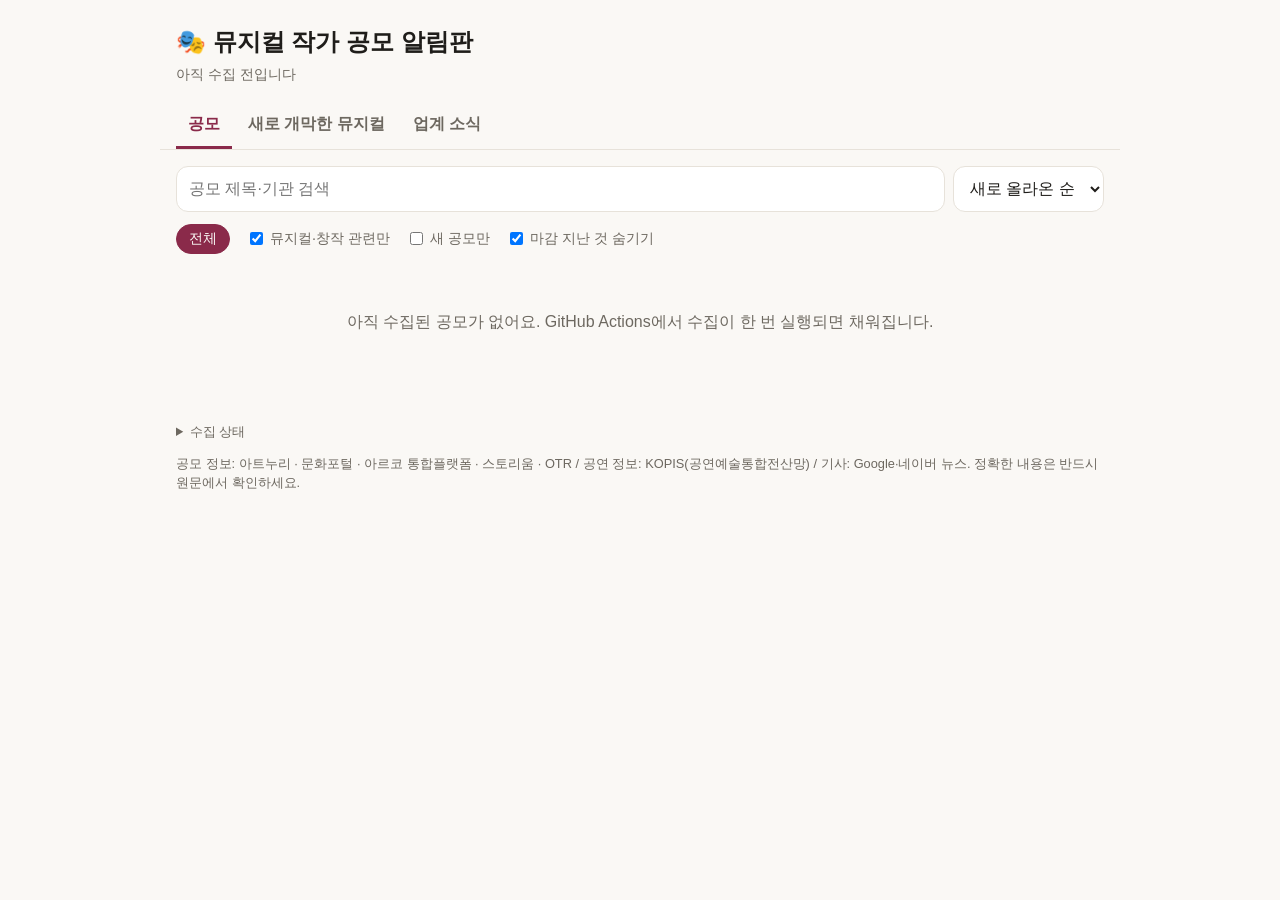
==== musical-hub/index.html @ 09bca5a8 "Add musical writer contest board (musical-hub) Static site that aggregates writing/support contests " ====
<!doctype html>
<html lang="ko">
<head>
  <meta charset="utf-8">
  <meta name="viewport" content="width=device-width, initial-scale=1">
  <title>뮤지컬 작가 공모 알림판</title>
  <link rel="stylesheet" href="style.css">
</head>
<body>
  <header class="top">
    <div>
      <h1>🎭 뮤지컬 작가 공모 알림판</h1>
      <p class="sub" id="updated">불러오는 중…</p>
    </div>
  </header>

  <nav class="tabs" id="tabs">
    <button type="button" data-tab="contests" class="active">공모 <span id="newCount" class="pill" hidden></span></button>
    <button type="button" data-tab="shows">새로 개막한 뮤지컬</button>
    <button type="button" data-tab="news">업계 소식</button>
  </nav>

  <main>
    <section id="tab-contests" class="panel">
      <div class="toolbar">
        <input type="search" id="contestSearch" placeholder="공모 제목·기관 검색" autocomplete="off">
        <select id="contestSort" aria-label="정렬">
          <option value="new">새로 올라온 순</option>
          <option value="deadline">마감 임박순</option>
        </select>
      </div>
      <div class="filters">
        <div class="chips" id="sourceChips"></div>
        <label class="check"><input type="checkbox" id="onlyRelevant" checked> 뮤지컬·창작 관련만</label>
        <label class="check"><input type="checkbox" id="onlyNew"> 새 공모만</label>
        <label class="check"><input type="checkbox" id="hideClosed" checked> 마감 지난 것 숨기기</label>
      </div>
      <ul class="cards" id="contestList"></ul>
      <p class="empty" id="contestEmpty" hidden></p>
    </section>

    <section id="tab-shows" class="panel" hidden>
      <div class="toolbar">
        <input type="search" id="showSearch" placeholder="작품명·공연장 검색" autocomplete="off">
        <select id="showRange" aria-label="기간">
          <option value="opened">최근 개막</option>
          <option value="upcoming">개막 예정</option>
          <option value="all">전체</option>
        </select>
      </div>
      <ul class="shows" id="showList"></ul>
      <p class="empty" id="showEmpty" hidden></p>
    </section>

    <section id="tab-news" class="panel" hidden>
      <div class="toolbar">
        <input type="search" id="newsSearch" placeholder="기사 제목 검색" autocomplete="off">
      </div>
      <ul class="news" id="newsList"></ul>
      <p class="empty" id="newsEmpty" hidden></p>
    </section>
  </main>

  <footer class="foot">
    <details>
      <summary>수집 상태</summary>
      <ul id="statusList"></ul>
    </details>
    <p>공모 정보: 아트누리 · 문화포털 · 아르코 통합플랫폼 · 스토리움 · OTR / 공연 정보: KOPIS(공연예술통합전산망) / 기사: Google·네이버 뉴스.
      정확한 내용은 반드시 원문에서 확인하세요.</p>
  </footer>

  <dialog id="showDialog">
    <form method="dialog"><button class="close" aria-label="닫기">✕</button></form>
    <div id="showDetail"></div>
  </dialog>

  <script src="app.js"></script>
</body>
</html>
---- musical-hub/style.css ----
:root {
  --bg: #faf8f5;
  --surface: #ffffff;
  --text: #1f1d1a;
  --muted: #6d6860;
  --line: #e7e2da;
  --accent: #8a2a4a;
  --accent-soft: #f6e8ed;
  --warn: #b5541c;
  --ok: #2f7a4a;
  --radius: 12px;
}

@media (prefers-color-scheme: dark) {
  :root {
    --bg: #161514;
    --surface: #211f1d;
    --text: #eeeae4;
    --muted: #a39d94;
    --line: #36322e;
    --accent: #e48aa8;
    --accent-soft: #3a2630;
    --warn: #f0a070;
    --ok: #7fcf9a;
  }
}

* { box-sizing: border-box; }
[hidden] { display: none !important; }

body {
  margin: 0;
  background: var(--bg);
  color: var(--text);
  font-family: -apple-system, BlinkMacSystemFont, "Apple SD Gothic Neo", "Pretendard", "Noto Sans KR", "Malgun Gothic", sans-serif;
  line-height: 1.5;
}

.top, .tabs, main, .foot {
  max-width: 960px;
  margin: 0 auto;
  padding-left: 16px;
  padding-right: 16px;
}

.top { padding-top: 24px; }
.top h1 { margin: 0; font-size: 1.5rem; }
.sub { margin: 4px 0 0; color: var(--muted); font-size: .9rem; }

.tabs {
  display: flex;
  gap: 4px;
  margin-top: 16px;
  border-bottom: 1px solid var(--line);
  overflow-x: auto;
}
.tabs button {
  border: 0;
  background: none;
  color: var(--muted);
  font: inherit;
  font-weight: 600;
  padding: 10px 12px;
  border-bottom: 3px solid transparent;
  cursor: pointer;
  white-space: nowrap;
}
.tabs button.active { color: var(--accent); border-bottom-color: var(--accent); }

.pill {
  display: inline-block;
  min-width: 1.4em;
  padding: 0 6px;
  border-radius: 999px;
  background: var(--accent);
  color: var(--bg);
  font-size: .75rem;
  text-align: center;
}

main { padding-top: 16px; padding-bottom: 32px; }

.toolbar { display: flex; gap: 8px; }
.toolbar input, .toolbar select {
  font: inherit;
  padding: 10px 12px;
  border: 1px solid var(--line);
  border-radius: var(--radius);
  background: var(--surface);
  color: var(--text);
}
.toolbar input { flex: 1; min-width: 0; }

.filters {
  display: flex;
  flex-wrap: wrap;
  gap: 8px 16px;
  align-items: center;
  margin: 12px 0;
  font-size: .9rem;
}
.chips { display: flex; flex-wrap: wrap; gap: 6px; }
.chip {
  font: inherit;
  font-size: .85rem;
  padding: 4px 12px;
  border: 1px solid var(--line);
  border-radius: 999px;
  background: var(--surface);
  color: var(--text);
  cursor: pointer;
}
.chip.active { background: var(--accent); border-color: var(--accent); color: var(--bg); }
.check { display: inline-flex; gap: 4px; align-items: center; color: var(--muted); }

.cards, .shows, .news { list-style: none; margin: 0; padding: 0; }

.card {
  background: var(--surface);
  border: 1px solid var(--line);
  border-radius: var(--radius);
  padding: 14px 16px;
  margin-bottom: 10px;
}
.card.is-new { border-left: 4px solid var(--accent); }
.card-top { display: flex; flex-wrap: wrap; gap: 6px; align-items: center; font-size: .8rem; }
.src { color: var(--muted); font-weight: 600; margin-right: 2px; }
.badge {
  padding: 1px 8px;
  border-radius: 999px;
  background: var(--accent-soft);
  color: var(--accent);
}
.badge.fresh { background: var(--accent); color: var(--bg); font-weight: 700; }
.dday { margin-left: auto; font-weight: 700; }
.dday.soon { color: var(--warn); }
.dday.closed { color: var(--muted); font-weight: 400; }
.card .title {
  display: block;
  margin: 6px 0 4px;
  color: var(--text);
  font-weight: 700;
  font-size: 1.05rem;
  text-decoration: none;
  overflow-wrap: anywhere;
}
.card .title:hover { color: var(--accent); text-decoration: underline; }
.period, .meta, .seen { margin: 2px 0; font-size: .85rem; color: var(--muted); }
.meta { overflow-wrap: anywhere; }
.seen { font-size: .75rem; }

.shows { display: grid; grid-template-columns: repeat(auto-fill, minmax(260px, 1fr)); gap: 12px; }
.show {
  display: flex;
  gap: 12px;
  background: var(--surface);
  border: 1px solid var(--line);
  border-radius: var(--radius);
  padding: 12px;
  cursor: pointer;
}
.show:hover, .show:focus { border-color: var(--accent); outline: none; }
.show img, .noposter {
  width: 84px;
  height: 118px;
  object-fit: cover;
  border-radius: 6px;
  flex-shrink: 0;
  background: var(--line);
}
.noposter { display: grid; place-items: center; font-size: 2rem; }
.show-body { min-width: 0; }
.show h3 { margin: 0 0 4px; font-size: 1rem; }
.when, .where { margin: 0; font-size: .8rem; color: var(--muted); }
.synopsis {
  margin: 6px 0 0;
  font-size: .85rem;
  display: -webkit-box;
  -webkit-line-clamp: 3;
  -webkit-box-orient: vertical;
  overflow: hidden;
}

.news li { padding: 12px 0; border-bottom: 1px solid var(--line); }
.news a { color: var(--text); font-weight: 600; text-decoration: none; }
.news a:hover { color: var(--accent); text-decoration: underline; }
.news p { margin: 4px 0; font-size: .9rem; color: var(--muted); }
.byline { font-size: .8rem; color: var(--muted); }

.empty { color: var(--muted); text-align: center; padding: 40px 0; }

dialog {
  width: min(720px, calc(100vw - 32px));
  max-height: calc(100vh - 48px);
  border: 0;
  border-radius: var(--radius);
  background: var(--surface);
  color: var(--text);
  padding: 20px;
}
dialog::backdrop { background: rgb(0 0 0 / .5); }
.close {
  float: right;
  border: 0;
  background: none;
  color: var(--muted);
  font-size: 1.2rem;
  cursor: pointer;
}
.detail-head { display: flex; gap: 16px; }
.detail-head img { width: 140px; height: auto; border-radius: 8px; align-self: flex-start; }
.detail-head h2 { margin: 0 0 8px; }
dl { display: grid; grid-template-columns: auto 1fr; gap: 2px 12px; margin: 0; font-size: .85rem; }
dt { color: var(--muted); }
dd { margin: 0; overflow-wrap: anywhere; }
.synopsis-full { white-space: pre-line; }
.sty { max-width: 100%; display: block; margin: 8px 0; border-radius: 6px; }
.links { display: flex; flex-wrap: wrap; gap: 8px; }
.links a {
  padding: 6px 12px;
  border-radius: 999px;
  background: var(--accent-soft);
  color: var(--accent);
  text-decoration: none;
  font-size: .9rem;
}

.foot { padding-bottom: 32px; color: var(--muted); font-size: .8rem; }
.foot ul { padding-left: 18px; }
.foot li.ok::marker { color: var(--ok); }
.foot li.bad::marker { color: var(--warn); }
.foot a { color: inherit; }

@media (max-width: 560px) {
  .detail-head { flex-direction: column; }
  .toolbar select { max-width: 40%; }
}
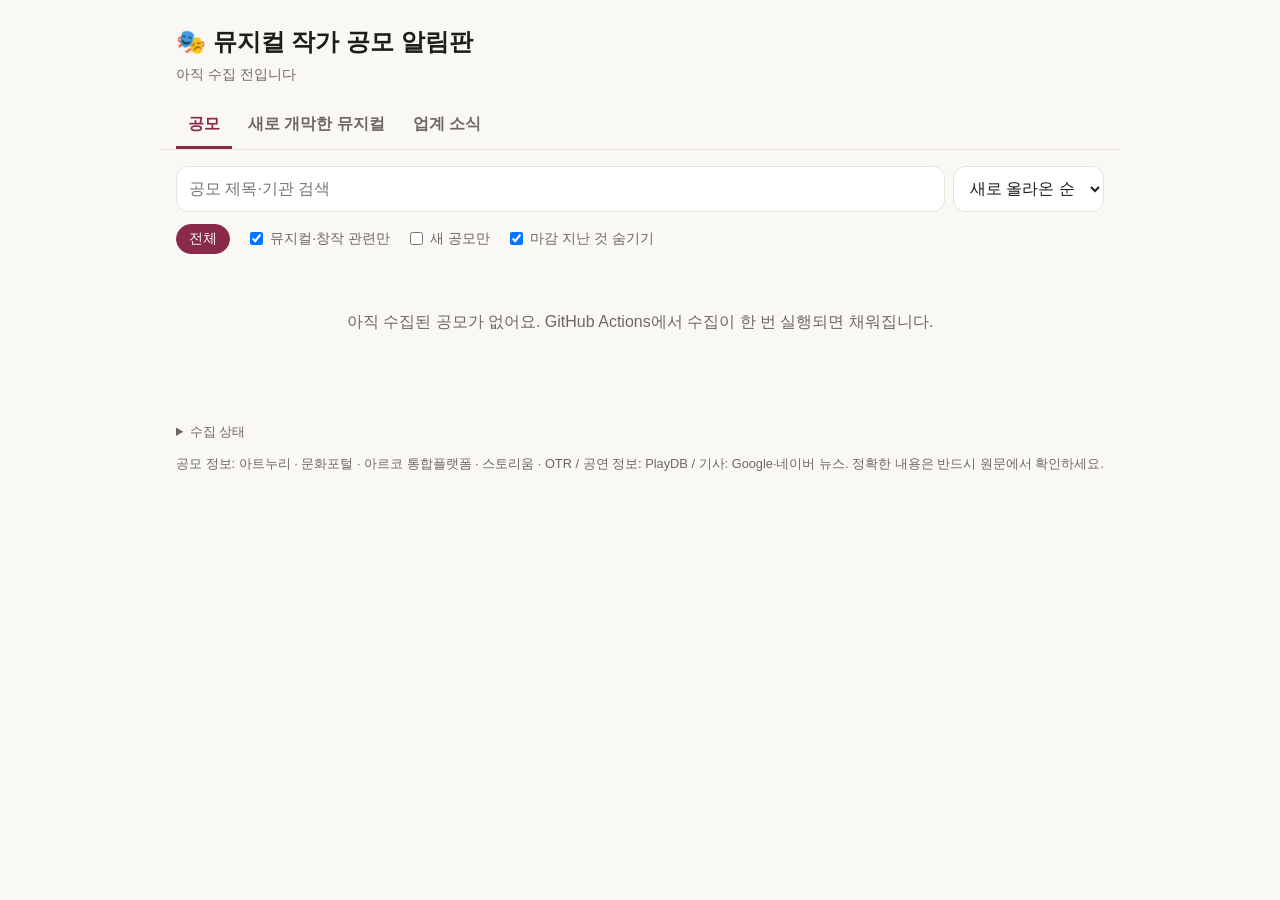
==== commit 9e6701c9: "Use PlayDB for newly opening musicals instead of requiring KOPIS KOPIS needs an account and API key;" ====
--- a/musical-hub/index.html
+++ b/musical-hub/index.html
@@ -50,6 +50,8 @@
       </div>
       <ul class="shows" id="showList"></ul>
       <p class="empty" id="showEmpty" hidden></p>
+      <h2 class="section-title">개막·초연 소식 기사</h2>
+      <ul class="news" id="openingNews"></ul>
     </section>
 
     <section id="tab-news" class="panel" hidden>
@@ -66,7 +68,7 @@
       <summary>수집 상태</summary>
       <ul id="statusList"></ul>
     </details>
-    <p>공모 정보: 아트누리 · 문화포털 · 아르코 통합플랫폼 · 스토리움 · OTR / 공연 정보: KOPIS(공연예술통합전산망) / 기사: Google·네이버 뉴스.
+    <p>공모 정보: 아트누리 · 문화포털 · 아르코 통합플랫폼 · 스토리움 · OTR / 공연 정보: PlayDB / 기사: Google·네이버 뉴스.
       정확한 내용은 반드시 원문에서 확인하세요.</p>
   </footer>
 
--- a/musical-hub/style.css
+++ b/musical-hub/style.css
@@ -185,7 +185,7 @@
 .news a { color: var(--text); font-weight: 600; text-decoration: none; }
 .news a:hover { color: var(--accent); text-decoration: underline; }
 .news p { margin: 4px 0; font-size: .9rem; color: var(--muted); }
-.byline { font-size: .8rem; color: var(--muted); }
+.byline { display: block; margin-top: 2px; font-size: .8rem; color: var(--muted); }
 
 .empty { color: var(--muted); text-align: center; padding: 40px 0; }
 
@@ -235,3 +235,5 @@
   .detail-head { flex-direction: column; }
   .toolbar select { max-width: 40%; }
 }
+
+.section-title { font-size: 1rem; margin: 28px 0 4px; color: var(--muted); }
